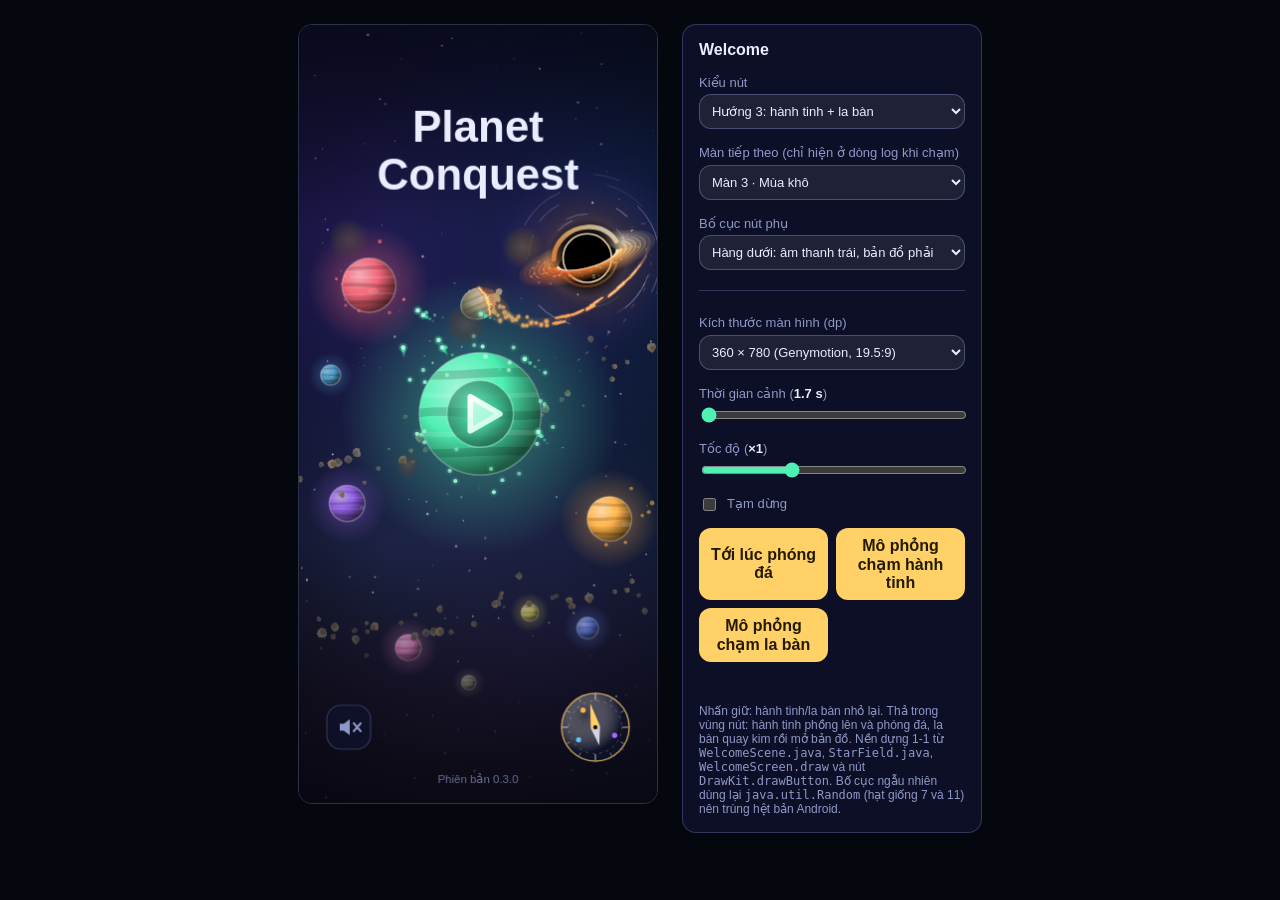
==== planet-ui/welcome.html @ 95820c2a "Màn Welcome: hành tinh xanh là nút Chơi ngay, la bàn là nút Bản đồ, icon loa - Bỏ nút Hướng dẫn, khẩ" ====
<!doctype html>
<html lang="vi">
<head>
<meta charset="utf-8">
<meta name="viewport" content="width=device-width,initial-scale=1">
<title>Planet Conquest – Welcome</title>
<link rel="stylesheet" href="style.css">
<style>
  canvas { max-width: 100%; height: auto; cursor: pointer; touch-action: none; transition: none; }
  .log { font-size: 12px; color: #8f99c8; min-height: 18px; }
</style>
</head>
<body>
<main>
  <canvas id="stage" width="360" height="780"></canvas>
  <section class="panel">
    <h1>Welcome</h1>
    <label>Kiểu nút
      <select id="mode"><option value="planet" selected>Hướng 3: hành tinh + la bàn</option><option value="rect">Bản hiện tại: nút chữ nhật</option></select>
    </label>
    <label>Màn tiếp theo (chỉ hiện ở dòng log khi chạm)
      <select id="next"><option value="0">Hướng dẫn (chưa từng chơi)</option><option value="3" selected>Màn 3 · Mùa khô</option><option value="9">Màn 9 · Đối thủ tăng tốc</option><option value="-1">Endless (đã qua hết)</option></select>
    </label>
    <label>Bố cục nút phụ
      <select id="pos"><option value="bar" selected>Hàng dưới: âm thanh trái, bản đồ phải</option><option value="center">La bàn giữa dưới, âm thanh góc trên phải</option></select>
    </label>
    <hr>
    <label>Kích thước màn hình (dp)
      <select id="size"><option value="780" selected>360 × 780 (Genymotion, 19.5:9)</option><option value="640">360 × 640 (16:9)</option><option value="800">360 × 800</option></select>
    </label>
    <label>Thời gian cảnh (<b id="tV"></b>)
      <input id="t" type="range" min="0" max="48" step="0.1" value="0">
    </label>
    <label>Tốc độ (<b id="speedV">×1</b>)
      <input id="speed" type="range" min="0" max="3" step="0.25" value="1">
    </label>
    <label class="row"><input id="pause" type="checkbox"> Tạm dừng</label>
    <div class="btns"><button id="jumpLaunch">Tới lúc phóng đá</button><button id="tapPlay">Mô phỏng chạm hành tinh</button><button id="tapMap">Mô phỏng chạm la bàn</button></div>
    <div class="log" id="log"></div>
    <p style="font-size:12px;color:#8f99c8;margin:0">Nhấn giữ: hành tinh/la bàn nhỏ lại. Thả trong vùng nút: hành tinh phồng lên và phóng đá, la bàn quay kim rồi mở bản đồ. Nền dựng 1-1 từ <code>WelcomeScene.java</code>, <code>StarField.java</code>, <code>WelcomeScreen.draw</code> và nút <code>DrawKit.drawButton</code>.
      Bố cục ngẫu nhiên dùng lại <code>java.util.Random</code> (hạt giống 7 và 11) nên trùng hệt bản Android.</p>
  </section>
</main>
<script src="welcome.js"></script>
</body>
</html>
---- planet-ui/style.css ----
:root { color-scheme: dark; }
* { box-sizing: border-box; }
body { margin: 0; background: #05070f; color: #e9edff; font-family: Roboto, "Helvetica Neue", Arial, sans-serif; }
main { display: flex; flex-wrap: wrap; gap: 24px; justify-content: center; align-items: flex-start; padding: 24px 16px; }
canvas { width: 360px; height: 420px; max-width: 100%; transition: width .2s, height .2s; border-radius: 14px; border: 1px solid #a0afff40; }
.panel { width: 300px; background: #0e122ae0; border: 1px solid #a0afff40; border-radius: 14px; padding: 16px; display: grid; gap: 12px; }
.panel h1 { margin: 0; font-size: 16px; }
label { display: block; line-height: 1.8; font-size: 13px; color: #8f99c8; }
label.row { display: flex; align-items: center; gap: 8px; }
label b { color: #e9edff; }
select, button { background: #ffffff14; color: #e9edff; border: 1px solid #a0afff55; border-radius: 12px; padding: 8px; font: inherit; }
button { background: #ffd166; color: #241a00; border: 0; font-weight: 700; cursor: pointer; }
input[type=range] { accent-color: #4ff0b4; }
canvas.zoom { width: 720px; height: 840px; }
input[type=range], select { width: 100%; display: block; }
label.row input { width: auto; }
hr { border: 0; border-top: 1px solid #a0afff40; width: 100%; }
.btns { display: grid; grid-template-columns: 1fr 1fr; gap: 8px; }
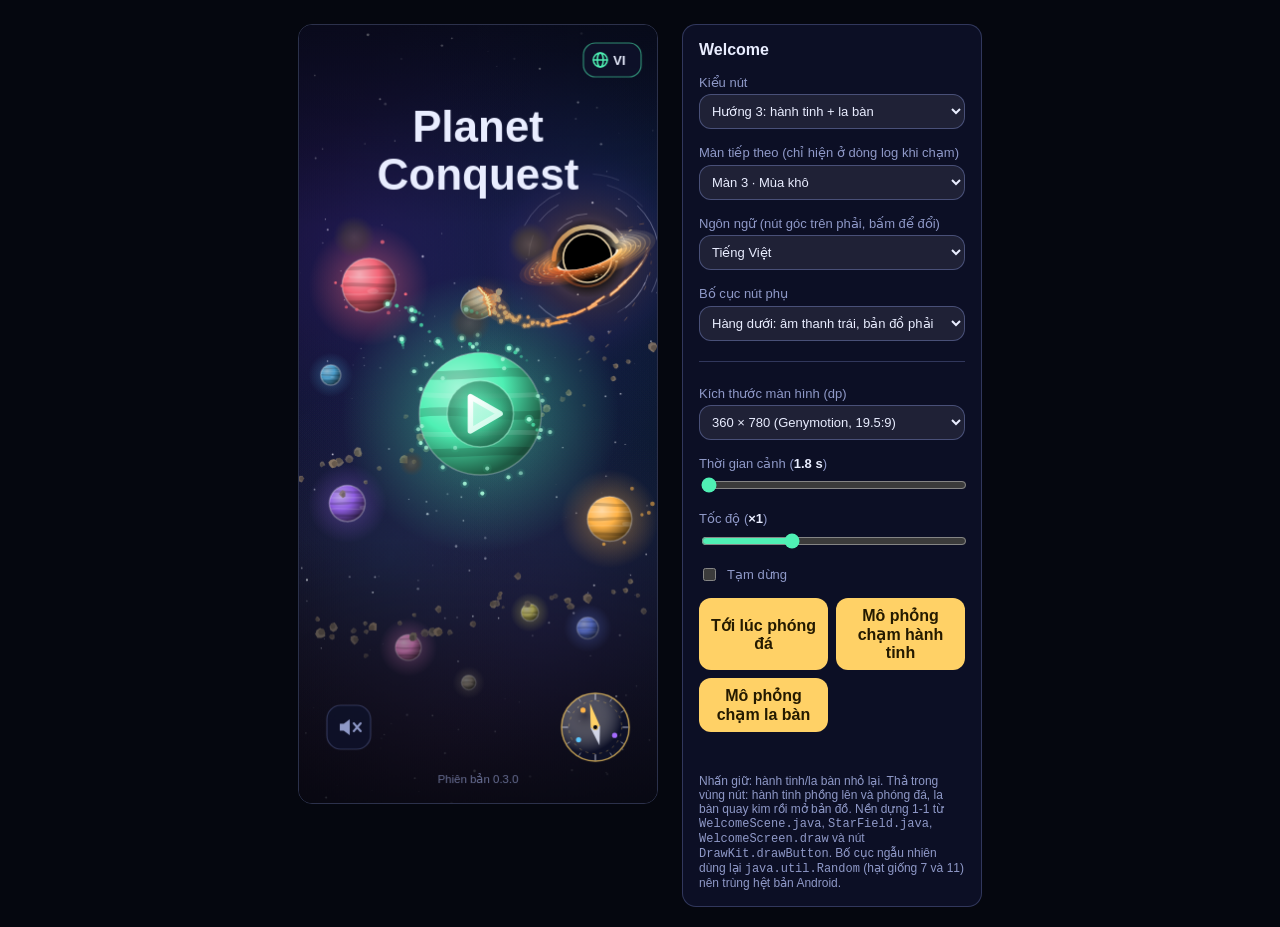
==== commit 35dbe4ff: "Thêm tiếng Anh và nút đổi ngôn ngữ VI/EN ở màn Welcome - values-en/strings.xml: bản dịch tiếng Anh t" ====
--- a/planet-ui/welcome.html
+++ b/planet-ui/welcome.html
@@ -20,6 +20,9 @@
     </label>
     <label>Màn tiếp theo (chỉ hiện ở dòng log khi chạm)
       <select id="next"><option value="0">Hướng dẫn (chưa từng chơi)</option><option value="3" selected>Màn 3 · Mùa khô</option><option value="9">Màn 9 · Đối thủ tăng tốc</option><option value="-1">Endless (đã qua hết)</option></select>
+    </label>
+    <label>Ngôn ngữ (nút góc trên phải, bấm để đổi)
+      <select id="lang"><option value="vi" selected>Tiếng Việt</option><option value="en">English</option></select>
     </label>
     <label>Bố cục nút phụ
       <select id="pos"><option value="bar" selected>Hàng dưới: âm thanh trái, bản đồ phải</option><option value="center">La bàn giữa dưới, âm thanh góc trên phải</option></select>
